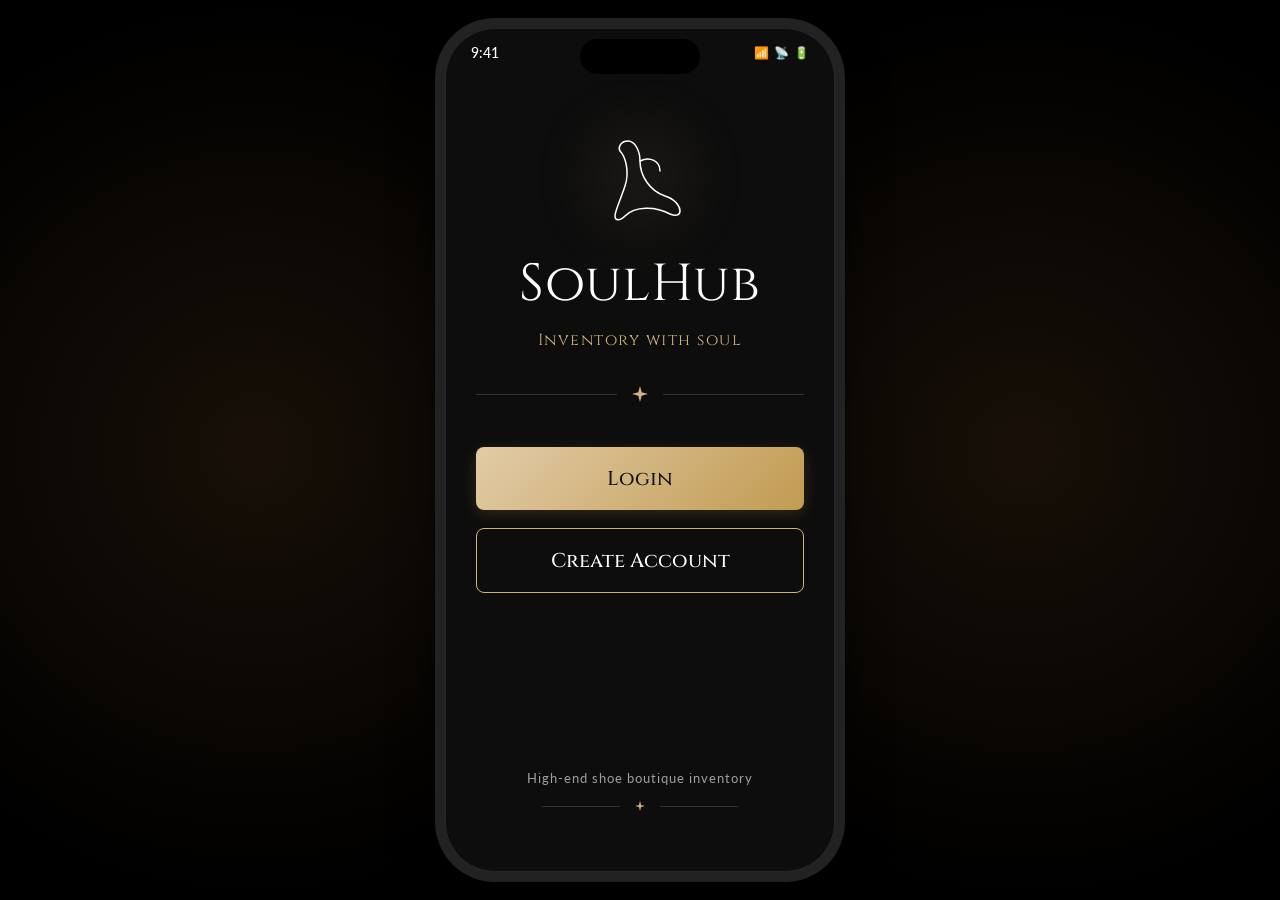
==== index.html @ d20c67a0 "Create index.html" ====
<!DOCTYPE html>
<html lang="en">
<head>
    <meta charset="UTF-8">
    <meta name="viewport" content="width=device-width, initial-scale=1.0, maximum-scale=1.0, user-scalable=no">
    <title>SoulHub - Inventory with soul</title>
    
    <!-- Font Preloading for Performance -->
    <link rel="preconnect" href="https://fonts.googleapis.com">
    <link rel="preconnect" href="https://fonts.gstatic.com" crossorigin>
    <link href="https://fonts.googleapis.com/css2?family=Cinzel:wght@400;500;600&family=Lato:wght@300;400&display=swap" rel="stylesheet">

    <style>
        :root {
            --bg-color: #0d0d0d;
            --gold-primary: #d1b27c;
            --gold-gradient: linear-gradient(135deg, #e2cba7 0%, #c19b52 100%);
            --text-white: #ffffff;
            --text-muted: #a0a0a0;
            --font-heading: 'Cinzel', serif;
            --font-body: 'Lato', sans-serif;
        }

        * {
            margin: 0;
            padding: 0;
            box-sizing: border-box;
        }

        body {
            background-color: #000;
            background-image: radial-gradient(circle at 20% 50%, rgba(60, 40, 20, 0.4) 0%, transparent 40%),
                              radial-gradient(circle at 80% 50%, rgba(60, 40, 20, 0.4) 0%, transparent 40%);
            color: var(--text-white);
            font-family: var(--font-body);
            display: flex;
            justify-content: center;
            align-items: center;
            min-height: 100dvh; /* Fix for mobile address bar */
            overflow: hidden;
        }

        /* Phone Frame Mockup (Desktop) */
        .device-frame {
            width: 390px;
            height: 844px;
            background-color: var(--bg-color);
            border-radius: 50px;
            position: relative;
            box-shadow: 0 0 0 10px #222, 0 20px 50px rgba(0,0,0,0.8);
            overflow: hidden;
            display: flex;
            flex-direction: column;
            border: 1px solid rgba(255, 255, 255, 0.1);
        }

        /* Dynamic Island */
        .status-bar {
            display: flex;
            justify-content: space-between;
            align-items: center;
            padding: 15px 25px;
            font-size: 14px;
            font-weight: 500;
            z-index: 10;
        }

        .dynamic-island {
            position: absolute;
            top: 10px;
            left: 50%;
            transform: translateX(-50%);
            width: 120px;
            height: 35px;
            background-color: #000;
            border-radius: 20px;
            z-index: 20;
        }

        .status-icons { display: flex; gap: 5px; align-items: center; }
        .status-icons span { font-size: 12px; }

        /* Main App Container */
        .app-container {
            display: flex;
            flex-direction: column;
            align-items: center;
            padding: 40px 30px;
            flex: 1;
            text-align: center;
        }

        /* Logo & Subtle Glow */
        .logo-wrapper {
            position: relative;
            margin-bottom: 20px;
            margin-top: 10px;
        }

        /* Adds a soft gold glow behind the shoe */
        .logo-wrapper::before {
            content: '';
            position: absolute;
            top: 50%;
            left: 50%;
            transform: translate(-50%, -50%);
            width: 80px;
            height: 80px;
            background: var(--gold-primary);
            filter: blur(40px);
            opacity: 0.15;
            border-radius: 50%;
            z-index: -1;
        }

        .logo { width: 100px; height: auto; }
        .logo path {
            fill: none;
            stroke: var(--text-white);
            stroke-width: 1.5;
            stroke-linecap: round;
            stroke-linejoin: round;
        }

        /* Typography */
        h1 {
            font-family: var(--font-heading);
            font-size: 52px;
            font-weight: 400;
            letter-spacing: 1px;
            margin-bottom: 10px;
        }

        .tagline {
            font-family: var(--font-heading);
            font-size: 16px;
            color: var(--gold-primary);
            letter-spacing: 1.5px;
        }

        /* Dividers */
        .divider {
            display: flex;
            align-items: center;
            width: 100%;
            margin: 35px 0;
        }

        .divider::before, .divider::after {
            content: "";
            flex: 1;
            height: 1px;
            background: rgba(255, 255, 255, 0.15);
        }

        .divider svg {
            margin: 0 15px;
            width: 16px;
            height: 16px;
            fill: var(--gold-primary);
        }

        /* Buttons (Now styled Anchor Tags) */
        .button-group {
            width: 100%;
            display: flex;
            flex-direction: column;
            gap: 18px;
            margin-top: 10px;
        }

        .btn {
            width: 100%;
            padding: 18px;
            border-radius: 8px;
            font-family: var(--font-heading);
            font-size: 20px;
            font-weight: 500;
            cursor: pointer;
            transition: all 0.2s cubic-bezier(0.4, 0, 0.2, 1);
            outline: none;
            text-decoration: none; /* Removes underline from links */
            display: block; /* Makes it behave like a block element */
            text-align: center;
        }

        /* Keyboard Navigation Focus State */
        .btn:focus-visible {
            box-shadow: 0 0 0 3px var(--bg-color), 0 0 0 6px var(--gold-primary);
        }

        .btn-primary {
            background: var(--gold-gradient);
            color: #111;
            border: none;
            box-shadow: 0 4px 15px rgba(193, 155, 82, 0.2);
        }

        .btn-primary:hover, .btn-primary:focus-visible {
            filter: brightness(1.1);
            transform: translateY(-2px);
        }

        .btn-primary:active {
            transform: translateY(1px) scale(0.98); /* Click effect */
        }

        .btn-secondary {
            background: transparent;
            color: var(--text-white);
            border: 1px solid var(--gold-primary);
        }

        .btn-secondary:hover, .btn-secondary:focus-visible {
            background: rgba(209, 178, 124, 0.1);
            transform: translateY(-2px);
        }

        .btn-secondary:active {
            transform: translateY(1px) scale(0.98);
        }

        /* Footer */
        .footer {
            margin-top: auto;
            width: 100%;
            display: flex;
            flex-direction: column;
            align-items: center;
            padding-bottom: 20px;
        }

        .footer p {
            font-size: 13px;
            color: var(--text-muted);
            letter-spacing: 1px;
            margin-bottom: 15px;
        }

        .footer .divider { margin: 0; width: 60%; }
        .footer .divider svg { width: 10px; height: 10px; }

        /* Mobile View */
        @media (max-width: 500px) {
            .device-frame {
                width: 100%;
                height: 100dvh;
                border-radius: 0;
                box-shadow: none;
                border: none;
            }

            .dynamic-island, .status-bar {
                display: none; 
            }
            
            .app-container {
                padding-top: max(60px, env(safe-area-inset-top));
                padding-bottom: max(40px, env(safe-area-inset-bottom));
            }

            h1 { font-size: 46px; }
        }

        /* Page Load Animation */
        .app-container {
            opacity: 0;
            transform: translateY(10px);
            animation: fadeIn 0.8s ease forwards;
        }

        @keyframes fadeIn {
            to { opacity: 1; transform: translateY(0); }
        }
    </style>
</head>
<body>

    <div class="device-frame">
        <div class="dynamic-island"></div>
        <div class="status-bar">
            <span>9:41</span>
            <div class="status-icons">
                <span>📶</span>
                <span>📡</span>
                <span>🔋</span>
            </div>
        </div>

        <div class="app-container">
            
            <div class="logo-wrapper">
                <svg class="logo" viewBox="0 0 100 100" xmlns="http://www.w3.org/2000/svg" aria-label="SoulHub High Heel Logo" role="img">
                    <path d="M38,15 C45,15 50,25 50,35 C50,50 60,65 75,70 C85,73 90,80 90,85 C90,90 85,90 80,88 C65,80 45,80 35,90 C30,95 25,95 25,90 C25,85 30,75 35,60 C40,45 35,30 30,25 C28,22 30,15 38,15 Z" />
                    <path d="M50,35 C60,30 70,35 70,45" />
                </svg>
            </div>

            <h1>SoulHub</h1>
            <p class="tagline">Inventory with soul</p>

            <div class="divider" aria-hidden="true">
                <svg viewBox="0 0 24 24" xmlns="http://www.w3.org/2000/svg">
                    <path d="M12 0L14.59 9.41L24 12L14.59 14.59L12 24L9.41 14.59L0 12L9.41 9.41L12 0Z" />
                </svg>
            </div>

            <!-- Navigation Links -->
            <div class="button-group">
                <a href="login.html" class="btn btn-primary">Login</a>
                <a href="register.html" class="btn btn-secondary">Create Account</a>
            </div>

            <div class="footer">
                <p>High-end shoe boutique inventory</p>
                <div class="divider" aria-hidden="true">
                    <svg viewBox="0 0 24 24" xmlns="http://www.w3.org/2000/svg">
                        <path d="M12 0L14.59 9.41L24 12L14.59 14.59L12 24L9.41 14.59L0 12L9.41 9.41L12 0Z" />
                    </svg>
                </div>
            </div>

        </div>
    </div>

</body>
  </html>
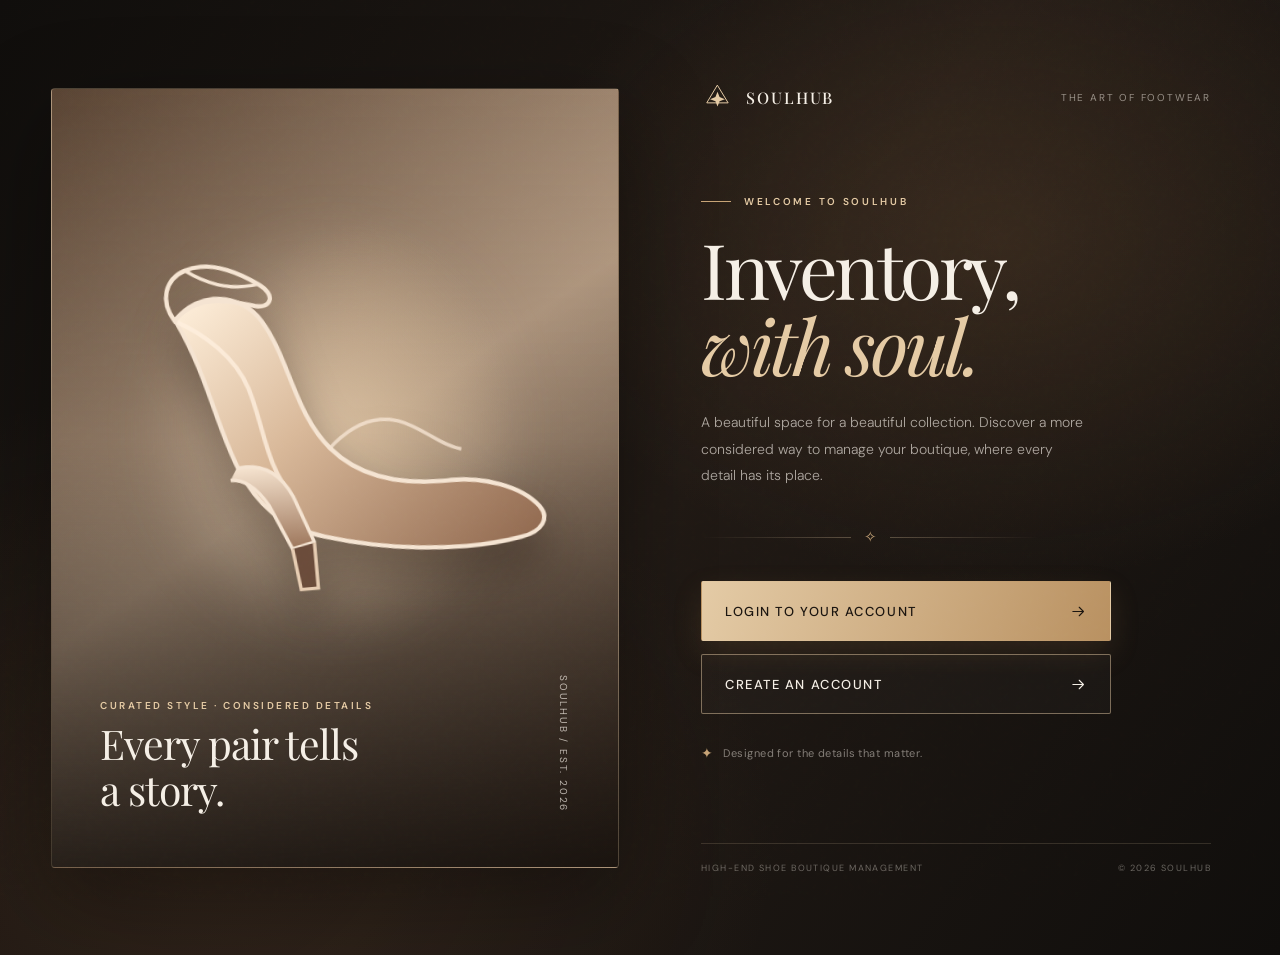
==== commit 81563383: "Refactor index.html for enhanced layout and styles Updated HTML structure and styles for improved de" ====
--- a/index.html
+++ b/index.html
@@ -1,327 +1,429 @@
 <!DOCTYPE html>
 <html lang="en">
 <head>
-    <meta charset="UTF-8">
-    <meta name="viewport" content="width=device-width, initial-scale=1.0, maximum-scale=1.0, user-scalable=no">
-    <title>SoulHub - Inventory with soul</title>
-    
-    <!-- Font Preloading for Performance -->
-    <link rel="preconnect" href="https://fonts.googleapis.com">
-    <link rel="preconnect" href="https://fonts.gstatic.com" crossorigin>
-    <link href="https://fonts.googleapis.com/css2?family=Cinzel:wght@400;500;600&family=Lato:wght@300;400&display=swap" rel="stylesheet">
-
-    <style>
-        :root {
-            --bg-color: #0d0d0d;
-            --gold-primary: #d1b27c;
-            --gold-gradient: linear-gradient(135deg, #e2cba7 0%, #c19b52 100%);
-            --text-white: #ffffff;
-            --text-muted: #a0a0a0;
-            --font-heading: 'Cinzel', serif;
-            --font-body: 'Lato', sans-serif;
-        }
-
-        * {
-            margin: 0;
-            padding: 0;
-            box-sizing: border-box;
-        }
-
-        body {
-            background-color: #000;
-            background-image: radial-gradient(circle at 20% 50%, rgba(60, 40, 20, 0.4) 0%, transparent 40%),
-                              radial-gradient(circle at 80% 50%, rgba(60, 40, 20, 0.4) 0%, transparent 40%);
-            color: var(--text-white);
-            font-family: var(--font-body);
-            display: flex;
-            justify-content: center;
-            align-items: center;
-            min-height: 100dvh; /* Fix for mobile address bar */
-            overflow: hidden;
-        }
-
-        /* Phone Frame Mockup (Desktop) */
-        .device-frame {
-            width: 390px;
-            height: 844px;
-            background-color: var(--bg-color);
-            border-radius: 50px;
-            position: relative;
-            box-shadow: 0 0 0 10px #222, 0 20px 50px rgba(0,0,0,0.8);
-            overflow: hidden;
-            display: flex;
-            flex-direction: column;
-            border: 1px solid rgba(255, 255, 255, 0.1);
-        }
-
-        /* Dynamic Island */
-        .status-bar {
-            display: flex;
-            justify-content: space-between;
-            align-items: center;
-            padding: 15px 25px;
-            font-size: 14px;
-            font-weight: 500;
-            z-index: 10;
-        }
-
-        .dynamic-island {
-            position: absolute;
-            top: 10px;
-            left: 50%;
-            transform: translateX(-50%);
-            width: 120px;
-            height: 35px;
-            background-color: #000;
-            border-radius: 20px;
-            z-index: 20;
-        }
-
-        .status-icons { display: flex; gap: 5px; align-items: center; }
-        .status-icons span { font-size: 12px; }
-
-        /* Main App Container */
-        .app-container {
-            display: flex;
-            flex-direction: column;
-            align-items: center;
-            padding: 40px 30px;
-            flex: 1;
-            text-align: center;
-        }
-
-        /* Logo & Subtle Glow */
-        .logo-wrapper {
-            position: relative;
-            margin-bottom: 20px;
-            margin-top: 10px;
-        }
-
-        /* Adds a soft gold glow behind the shoe */
-        .logo-wrapper::before {
-            content: '';
-            position: absolute;
-            top: 50%;
-            left: 50%;
-            transform: translate(-50%, -50%);
-            width: 80px;
-            height: 80px;
-            background: var(--gold-primary);
-            filter: blur(40px);
-            opacity: 0.15;
-            border-radius: 50%;
-            z-index: -1;
-        }
-
-        .logo { width: 100px; height: auto; }
-        .logo path {
-            fill: none;
-            stroke: var(--text-white);
-            stroke-width: 1.5;
-            stroke-linecap: round;
-            stroke-linejoin: round;
-        }
-
-        /* Typography */
-        h1 {
-            font-family: var(--font-heading);
-            font-size: 52px;
-            font-weight: 400;
-            letter-spacing: 1px;
-            margin-bottom: 10px;
-        }
-
-        .tagline {
-            font-family: var(--font-heading);
-            font-size: 16px;
-            color: var(--gold-primary);
-            letter-spacing: 1.5px;
-        }
-
-        /* Dividers */
-        .divider {
-            display: flex;
-            align-items: center;
-            width: 100%;
-            margin: 35px 0;
-        }
-
-        .divider::before, .divider::after {
-            content: "";
-            flex: 1;
-            height: 1px;
-            background: rgba(255, 255, 255, 0.15);
-        }
-
-        .divider svg {
-            margin: 0 15px;
-            width: 16px;
-            height: 16px;
-            fill: var(--gold-primary);
-        }
-
-        /* Buttons (Now styled Anchor Tags) */
-        .button-group {
-            width: 100%;
-            display: flex;
-            flex-direction: column;
-            gap: 18px;
-            margin-top: 10px;
-        }
-
-        .btn {
-            width: 100%;
-            padding: 18px;
-            border-radius: 8px;
-            font-family: var(--font-heading);
-            font-size: 20px;
-            font-weight: 500;
-            cursor: pointer;
-            transition: all 0.2s cubic-bezier(0.4, 0, 0.2, 1);
-            outline: none;
-            text-decoration: none; /* Removes underline from links */
-            display: block; /* Makes it behave like a block element */
-            text-align: center;
-        }
-
-        /* Keyboard Navigation Focus State */
-        .btn:focus-visible {
-            box-shadow: 0 0 0 3px var(--bg-color), 0 0 0 6px var(--gold-primary);
-        }
-
-        .btn-primary {
-            background: var(--gold-gradient);
-            color: #111;
-            border: none;
-            box-shadow: 0 4px 15px rgba(193, 155, 82, 0.2);
-        }
-
-        .btn-primary:hover, .btn-primary:focus-visible {
-            filter: brightness(1.1);
-            transform: translateY(-2px);
-        }
-
-        .btn-primary:active {
-            transform: translateY(1px) scale(0.98); /* Click effect */
-        }
-
-        .btn-secondary {
-            background: transparent;
-            color: var(--text-white);
-            border: 1px solid var(--gold-primary);
-        }
-
-        .btn-secondary:hover, .btn-secondary:focus-visible {
-            background: rgba(209, 178, 124, 0.1);
-            transform: translateY(-2px);
-        }
-
-        .btn-secondary:active {
-            transform: translateY(1px) scale(0.98);
-        }
-
-        /* Footer */
-        .footer {
-            margin-top: auto;
-            width: 100%;
-            display: flex;
-            flex-direction: column;
-            align-items: center;
-            padding-bottom: 20px;
-        }
-
-        .footer p {
-            font-size: 13px;
-            color: var(--text-muted);
-            letter-spacing: 1px;
-            margin-bottom: 15px;
-        }
-
-        .footer .divider { margin: 0; width: 60%; }
-        .footer .divider svg { width: 10px; height: 10px; }
-
-        /* Mobile View */
-        @media (max-width: 500px) {
-            .device-frame {
-                width: 100%;
-                height: 100dvh;
-                border-radius: 0;
-                box-shadow: none;
-                border: none;
-            }
-
-            .dynamic-island, .status-bar {
-                display: none; 
-            }
-            
-            .app-container {
-                padding-top: max(60px, env(safe-area-inset-top));
-                padding-bottom: max(40px, env(safe-area-inset-bottom));
-            }
-
-            h1 { font-size: 46px; }
-        }
-
-        /* Page Load Animation */
-        .app-container {
-            opacity: 0;
-            transform: translateY(10px);
-            animation: fadeIn 0.8s ease forwards;
-        }
-
-        @keyframes fadeIn {
-            to { opacity: 1; transform: translateY(0); }
-        }
-    </style>
+  <meta charset="UTF-8">
+  <meta name="viewport" content="width=device-width, initial-scale=1, viewport-fit=cover">
+  <meta name="theme-color" content="#171310">
+  <meta name="description" content="SoulHub — a considered space for beautiful shoes.">
+  <title>SoulHub — Inventory with soul</title>
+
+  <link rel="preconnect" href="https://fonts.googleapis.com">
+  <link rel="preconnect" href="https://fonts.gstatic.com" crossorigin>
+  <link href="https://fonts.googleapis.com/css2?family=DM+Sans:wght@300;400;500;600&family=Playfair+Display:wght@400;500;600&display=swap" rel="stylesheet">
+
+  <style>
+    :root {
+      --ink: #171310;
+      --ink-soft: #29221c;
+      --cream: #f5efe6;
+      --cream-dim: #d9cdbd;
+      --gold: #c7a477;
+      --gold-light: #e5cba5;
+      --line: rgba(229, 203, 165, .30);
+      --serif: "Playfair Display", Georgia, serif;
+      --sans: "DM Sans", Arial, sans-serif;
+    }
+
+    * { box-sizing: border-box; }
+    html { min-height: 100%; background: var(--ink); }
+    body {
+      min-height: 100vh;
+      min-height: 100svh;
+      margin: 0;
+      color: var(--cream);
+      font-family: var(--sans);
+      background:
+        radial-gradient(ellipse at 78% 25%, rgba(155, 111, 70, .20), transparent 34%),
+        radial-gradient(ellipse at 15% 88%, rgba(117, 78, 48, .20), transparent 38%),
+        linear-gradient(125deg, #100e0c 0%, #211a15 52%, #100e0c 100%);
+      overflow-x: hidden;
+    }
+
+    body::before {
+      content: "";
+      position: fixed;
+      inset: 0;
+      pointer-events: none;
+      opacity: .14;
+      background-image: url("data:image/svg+xml,%3Csvg viewBox='0 0 180 180' xmlns='http://www.w3.org/2000/svg'%3E%3Cfilter id='n'%3E%3CfeTurbulence type='fractalNoise' baseFrequency='.85' numOctaves='3' stitchTiles='stitch'/%3E%3C/filter%3E%3Crect width='100%25' height='100%25' filter='url(%23n)' opacity='.20'/%3E%3C/svg%3E");
+      mix-blend-mode: soft-light;
+      z-index: 5;
+    }
+
+    .page {
+      position: relative;
+      isolation: isolate;
+      min-height: 100vh;
+      min-height: 100svh;
+      display: grid;
+      grid-template-columns: minmax(0, 1.02fr) minmax(380px, .98fr);
+      max-width: 1600px;
+      margin: 0 auto;
+      padding: clamp(24px, 4vw, 64px);
+      gap: clamp(24px, 5vw, 84px);
+      align-items: center;
+    }
+
+    .visual {
+      position: relative;
+      min-height: min(780px, calc(100svh - 80px));
+      border: 1px solid rgba(229, 203, 165, .20);
+      border-radius: 4px;
+      overflow: hidden;
+      background:
+        linear-gradient(180deg, rgba(18, 14, 11, .04), rgba(18, 14, 11, .16) 45%, rgba(18, 14, 11, .84)),
+        radial-gradient(ellipse at 55% 44%, rgba(211, 176, 135, .62), transparent 34%),
+        linear-gradient(145deg, #5c4635, #c0a58b 48%, #443226);
+      box-shadow: 0 28px 90px rgba(0,0,0,.35);
+    }
+
+    /* Abstract sculptural heel artwork: no external image dependency. */
+    .visual::before {
+      content: "";
+      position: absolute;
+      width: 72%;
+      height: 58%;
+      left: 14%;
+      top: 15%;
+      border-radius: 50%;
+      background: radial-gradient(ellipse, rgba(255, 231, 201, .54), rgba(255, 231, 201, 0) 68%);
+      filter: blur(24px);
+    }
+
+    .heel-art {
+      position: absolute;
+      width: min(94%, 650px);
+      height: auto;
+      left: 50%;
+      top: 43%;
+      transform: translate(-50%, -50%) rotate(-5deg);
+      filter: drop-shadow(0 28px 22px rgba(28, 18, 12, .35));
+    }
+
+    .visual-caption {
+      position: absolute;
+      left: clamp(24px, 4vw, 48px);
+      right: clamp(24px, 4vw, 48px);
+      bottom: clamp(28px, 5vw, 54px);
+      display: flex;
+      align-items: end;
+      justify-content: space-between;
+      gap: 20px;
+    }
+
+    .visual-caption p {
+      margin: 0 0 9px;
+      color: var(--gold-light);
+      font-size: 10px;
+      font-weight: 600;
+      letter-spacing: .25em;
+      text-transform: uppercase;
+    }
+
+    .visual-caption h2 {
+      max-width: 390px;
+      margin: 0;
+      font: 400 clamp(27px, 3.2vw, 44px)/1.12 var(--serif);
+      letter-spacing: -.025em;
+    }
+
+    .edition {
+      flex: 0 0 auto;
+      color: rgba(245,239,230,.72);
+      font-size: 10px;
+      letter-spacing: .18em;
+      writing-mode: vertical-rl;
+      text-transform: uppercase;
+    }
+
+    .content {
+      width: 100%;
+      max-width: 510px;
+      justify-self: center;
+      padding: 30px 0;
+      animation: arrive .85s cubic-bezier(.2,.7,.2,1) both;
+    }
+
+    .topline {
+      display: flex;
+      justify-content: space-between;
+      align-items: center;
+      margin-bottom: clamp(54px, 9vh, 108px);
+    }
+
+    .brand-mark {
+      display: flex;
+      align-items: center;
+      gap: 12px;
+      color: var(--cream);
+      text-decoration: none;
+    }
+
+    .brand-mark svg { width: 33px; height: 33px; color: var(--gold-light); }
+    .brand-mark span {
+      font: 500 16px var(--serif);
+      letter-spacing: .12em;
+    }
+
+    .top-note {
+      color: rgba(245,239,230,.54);
+      font-size: 10px;
+      letter-spacing: .18em;
+      text-transform: uppercase;
+    }
+
+    .eyebrow {
+      display: flex;
+      align-items: center;
+      gap: 13px;
+      margin-bottom: 22px;
+      color: var(--gold-light);
+      font-size: 10px;
+      font-weight: 600;
+      letter-spacing: .27em;
+      text-transform: uppercase;
+    }
+
+    .eyebrow::before {
+      content: "";
+      width: 30px;
+      height: 1px;
+      background: var(--gold);
+    }
+
+    h1 {
+      max-width: 560px;
+      margin: 0;
+      font: 400 clamp(48px, 6vw, 78px)/.99 var(--serif);
+      letter-spacing: -.045em;
+    }
+
+    h1 em {
+      display: block;
+      color: var(--gold-light);
+      font-weight: 400;
+    }
+
+    .intro {
+      max-width: 390px;
+      margin: 27px 0 0;
+      color: rgba(245,239,230,.66);
+      font-size: 14px;
+      font-weight: 300;
+      line-height: 1.9;
+    }
+
+    .ornament {
+      display: flex;
+      align-items: center;
+      gap: 13px;
+      width: min(100%, 340px);
+      margin: 38px 0 34px;
+      color: var(--gold);
+    }
+
+    .ornament::before, .ornament::after {
+      content: "";
+      height: 1px;
+      flex: 1;
+      background: linear-gradient(90deg, transparent, var(--line));
+    }
+    .ornament::after { background: linear-gradient(90deg, var(--line), transparent); }
+    .ornament span { font-size: 15px; }
+
+    .actions {
+      display: grid;
+      gap: 13px;
+      max-width: 410px;
+    }
+
+    .btn {
+      position: relative;
+      min-height: 60px;
+      display: flex;
+      align-items: center;
+      justify-content: space-between;
+      gap: 20px;
+      padding: 0 23px;
+      border: 1px solid transparent;
+      border-radius: 2px;
+      text-decoration: none;
+      font: 500 13px var(--sans);
+      letter-spacing: .12em;
+      text-transform: uppercase;
+      transition: transform .25s ease, background .25s ease, border-color .25s ease, color .25s ease;
+    }
+
+    .btn svg { width: 17px; height: 17px; transition: transform .25s ease; }
+    .btn:hover { transform: translateY(-2px); }
+    .btn:hover svg { transform: translateX(4px); }
+    .btn:active { transform: translateY(0); }
+    .btn:focus-visible { outline: 2px solid var(--gold-light); outline-offset: 4px; }
+
+    .btn-primary {
+      color: #1b1510;
+      background: linear-gradient(110deg, #e4cba6, #b99161);
+      box-shadow: 0 12px 30px rgba(174, 132, 83, .16);
+    }
+    .btn-primary:hover { background: linear-gradient(110deg, #f0d9b6, #caa575); }
+
+    .btn-secondary {
+      color: var(--cream);
+      border-color: rgba(229,203,165,.48);
+      background: rgba(255,255,255,.025);
+    }
+    .btn-secondary:hover { background: rgba(229,203,165,.08); border-color: var(--gold-light); }
+
+    .trust-line {
+      display: flex;
+      align-items: center;
+      gap: 10px;
+      margin-top: 30px;
+      color: rgba(245,239,230,.48);
+      font-size: 11px;
+      letter-spacing: .04em;
+    }
+    .trust-line span { color: var(--gold); font-size: 14px; }
+
+    .footer {
+      display: flex;
+      justify-content: space-between;
+      gap: 16px;
+      margin-top: clamp(55px, 9vh, 100px);
+      padding-top: 18px;
+      border-top: 1px solid rgba(229,203,165,.16);
+      color: rgba(245,239,230,.38);
+      font-size: 9px;
+      letter-spacing: .16em;
+      text-transform: uppercase;
+    }
+
+    @keyframes arrive {
+      from { opacity: 0; transform: translateY(16px); }
+      to { opacity: 1; transform: translateY(0); }
+    }
+
+    @media (max-width: 900px) {
+      .page {
+        grid-template-columns: 1fr;
+        max-width: 680px;
+        gap: 0;
+        padding: 22px;
+      }
+      .visual {
+        min-height: 36svh;
+        max-height: 430px;
+        order: 2;
+        margin-top: 52px;
+      }
+      .content { max-width: 560px; padding: 12px 0 0; }
+      .topline { margin-bottom: 62px; }
+      h1 { font-size: clamp(54px, 10vw, 76px); }
+      .intro { margin-top: 20px; }
+      .ornament { margin: 28px 0; }
+      .footer { margin-top: 48px; }
+    }
+
+    @media (max-width: 480px) {
+      .page { padding: max(22px, env(safe-area-inset-top)) 23px max(24px, env(safe-area-inset-bottom)); }
+      .topline { margin-bottom: 58px; }
+      .top-note { font-size: 8px; }
+      h1 { font-size: clamp(49px, 13vw, 64px); }
+      .intro { font-size: 13px; }
+      .btn { min-height: 58px; }
+      .visual { min-height: 31svh; margin-top: 42px; }
+      .visual-caption h2 { font-size: 28px; }
+      .edition { font-size: 8px; }
+      .footer { font-size: 8px; }
+    }
+
+    @media (prefers-reduced-motion: reduce) {
+      *, *::before, *::after {
+        animation-duration: .01ms !important;
+        animation-iteration-count: 1 !important;
+        scroll-behavior: auto !important;
+        transition-duration: .01ms !important;
+      }
+    }
+  </style>
 </head>
 <body>
-
-    <div class="device-frame">
-        <div class="dynamic-island"></div>
-        <div class="status-bar">
-            <span>9:41</span>
-            <div class="status-icons">
-                <span>📶</span>
-                <span>📡</span>
-                <span>🔋</span>
-            </div>
+  <main class="page">
+    <section class="visual" aria-label="SoulHub luxury footwear visual">
+      <svg class="heel-art" viewBox="0 0 620 470" role="img" aria-label="Elegant high heel illustration">
+        <defs>
+          <linearGradient id="shoe" x1="0" y1="0" x2="1" y2="1">
+            <stop offset="0" stop-color="#fff0dc"/>
+            <stop offset=".42" stop-color="#d9b99a"/>
+            <stop offset="1" stop-color="#8f674d"/>
+          </linearGradient>
+          <linearGradient id="sole" x1="0" y1="0" x2="0" y2="1">
+            <stop offset="0" stop-color="#f6e4d0"/>
+            <stop offset="1" stop-color="#9d765b"/>
+          </linearGradient>
+        </defs>
+        <path d="M135 100 C165 67 213 74 235 109 C263 154 264 220 302 264 C331 298 376 314 435 313 C477 312 520 327 539 352 C550 367 540 382 515 386 C440 399 352 386 287 366 C238 351 211 322 193 278 C171 223 167 167 135 100Z"
+              fill="url(#shoe)" stroke="#f5e4d2" stroke-width="5" stroke-linejoin="round"/>
+        <path d="M137 102 C168 119 201 149 213 186 C227 230 225 277 253 316"
+              fill="none" stroke="#fff0df" stroke-width="5" opacity=".78"/>
+        <path d="M191 278 C216 274 239 283 254 316 L274 371 L248 377 L225 324 C212 301 199 291 183 291"
+              fill="url(#sole)" stroke="#f5e4d2" stroke-width="4" stroke-linejoin="round"/>
+        <path d="M248 377 L254 425 L274 425 L274 372" fill="#6b4c3b" stroke="#e7cdb3" stroke-width="4"/>
+        <path d="M134 100 C119 76 127 51 151 43 C180 33 211 49 235 66 C255 80 248 96 229 91 C195 81 163 72 134 100Z"
+              fill="none" stroke="#f5e4d2" stroke-width="5"/>
+        <path d="M151 43 C173 59 199 71 235 66" fill="none" stroke="#f5e4d2" stroke-width="4"/>
+        <path d="M300 265 C326 241 354 229 384 239 C410 248 430 272 454 278"
+              fill="none" stroke="#f5e4d2" stroke-width="4" opacity=".8"/>
+      </svg>
+
+      <div class="visual-caption">
+        <div>
+          <p>Curated style · considered details</p>
+          <h2>Every pair tells<br> a story.</h2>
         </div>
-
-        <div class="app-container">
-            
-            <div class="logo-wrapper">
-                <svg class="logo" viewBox="0 0 100 100" xmlns="http://www.w3.org/2000/svg" aria-label="SoulHub High Heel Logo" role="img">
-                    <path d="M38,15 C45,15 50,25 50,35 C50,50 60,65 75,70 C85,73 90,80 90,85 C90,90 85,90 80,88 C65,80 45,80 35,90 C30,95 25,95 25,90 C25,85 30,75 35,60 C40,45 35,30 30,25 C28,22 30,15 38,15 Z" />
-                    <path d="M50,35 C60,30 70,35 70,45" />
-                </svg>
-            </div>
-
-            <h1>SoulHub</h1>
-            <p class="tagline">Inventory with soul</p>
-
-            <div class="divider" aria-hidden="true">
-                <svg viewBox="0 0 24 24" xmlns="http://www.w3.org/2000/svg">
-                    <path d="M12 0L14.59 9.41L24 12L14.59 14.59L12 24L9.41 14.59L0 12L9.41 9.41L12 0Z" />
-                </svg>
-            </div>
-
-            <!-- Navigation Links -->
-            <div class="button-group">
-                <a href="login.html" class="btn btn-primary">Login</a>
-                <a href="register.html" class="btn btn-secondary">Create Account</a>
-            </div>
-
-            <div class="footer">
-                <p>High-end shoe boutique inventory</p>
-                <div class="divider" aria-hidden="true">
-                    <svg viewBox="0 0 24 24" xmlns="http://www.w3.org/2000/svg">
-                        <path d="M12 0L14.59 9.41L24 12L14.59 14.59L12 24L9.41 14.59L0 12L9.41 9.41L12 0Z" />
-                    </svg>
-                </div>
-            </div>
-
-        </div>
-    </div>
-
+        <span class="edition">SoulHub / Est. 2026</span>
+      </div>
+    </section>
+
+    <section class="content">
+      <div class="topline">
+        <a class="brand-mark" href="#" aria-label="SoulHub home">
+          <svg viewBox="0 0 40 40" fill="none" aria-hidden="true">
+            <path d="M7 26.5 19.8 5l13.1 21.5H7Z" stroke="currentColor" stroke-width="1.2"/>
+            <path d="m20 13 2.5 6.5L29 22l-6.5 2.5L20 31l-2.5-6.5L11 22l6.5-2.5L20 13Z" fill="currentColor"/>
+          </svg>
+          <span>SOULHUB</span>
+        </a>
+        <span class="top-note">The art of footwear</span>
+      </div>
+
+      <p class="eyebrow">Welcome to SoulHub</p>
+      <h1>Inventory,<em>with soul.</em></h1>
+      <p class="intro">
+        A beautiful space for a beautiful collection. Discover a more considered way to manage your boutique, where every detail has its place.
+      </p>
+
+      <div class="ornament" aria-hidden="true"><span>✧</span></div>
+
+      <nav class="actions" aria-label="Account access">
+        <a class="btn btn-primary" href="login.html">
+          <span>Login to your account</span>
+          <svg viewBox="0 0 24 24" fill="none" aria-hidden="true"><path d="M4 12h15m-6-6 6 6-6 6" stroke="currentColor" stroke-width="1.5" stroke-linecap="round" stroke-linejoin="round"/></svg>
+        </a>
+        <a class="btn btn-secondary" href="register.html">
+          <span>Create an account</span>
+          <svg viewBox="0 0 24 24" fill="none" aria-hidden="true"><path d="M4 12h15m-6-6 6 6-6 6" stroke="currentColor" stroke-width="1.5" stroke-linecap="round" stroke-linejoin="round"/></svg>
+        </a>
+      </nav>
+
+      <div class="trust-line"><span>✦</span> Designed for the details that matter.</div>
+
+      <footer class="footer">
+        <span>High-end shoe boutique management</span>
+        <span>© 2026 SoulHub</span>
+      </footer>
+    </section>
+  </main>
 </body>
-  </html>
+    </html>
+              
